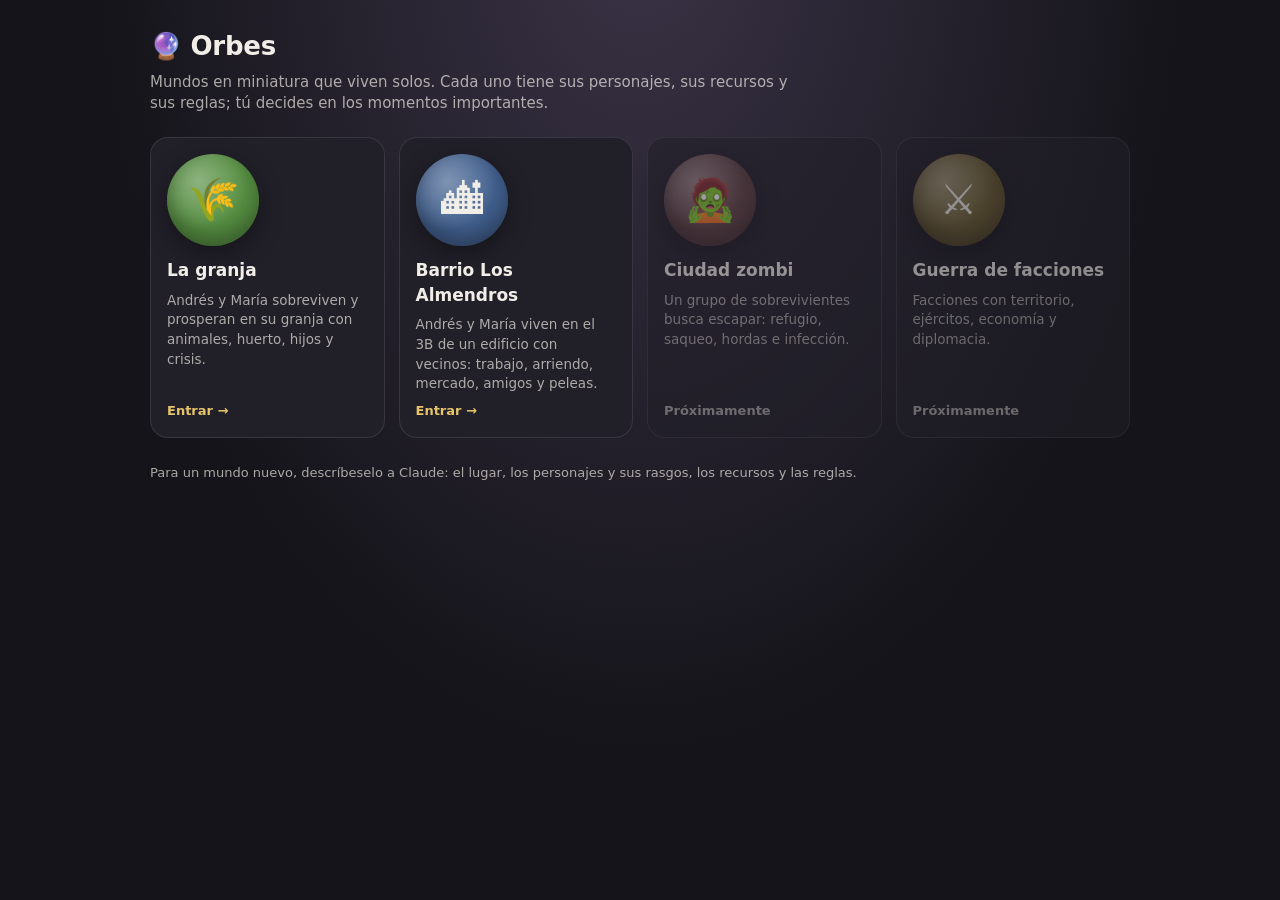
==== mundos/index.html @ b1cfd589 "Orbes: motor genérico de mundos (fichas) y primer mundo, Barrio Los Almendros (Andrés y María en un " ====
<!doctype html>
<html lang="es">
<head>
<meta charset="utf-8">
<meta name="viewport" content="width=device-width, initial-scale=1, viewport-fit=cover">
<meta name="theme-color" content="#1b1a17">
<title>Orbes</title>
<style>
  :root { --fondo: #15141a; --tarjeta: #211f28; --borde: rgba(255,255,255,.1); --texto: #f1eee8; --suave: rgba(241,238,232,.68); --oro: #e7c46a; }
  * { box-sizing: border-box; margin: 0; padding: 0; }
  body { min-height: 100vh; background: radial-gradient(ellipse at 50% -10%, #3a3346 0%, var(--fondo) 60%); color: var(--texto); font: 15px/1.45 "Inter", system-ui, -apple-system, Segoe UI, sans-serif; padding: 28px 16px 40px; }
  header { max-width: 980px; margin: 0 auto 22px; } h1 { font-size: 26px; letter-spacing: -.01em; } header p { color: var(--suave); margin-top: 6px; max-width: 640px; }
  .orbes { max-width: 980px; margin: 0 auto; display: grid; grid-template-columns: repeat(auto-fill, minmax(230px, 1fr)); gap: 14px; }
  .orbe { background: var(--tarjeta); border: 1px solid var(--borde); border-radius: 18px; padding: 16px; display: flex; flex-direction: column; gap: 8px; text-decoration: none; color: inherit; transition: transform .15s, border-color .15s; }
  a.orbe:hover { transform: translateY(-2px); border-color: rgba(231,196,106,.5); }
  .bola { width: 92px; height: 92px; border-radius: 50%; display: grid; place-items: center; font-size: 42px; background: radial-gradient(circle at 35% 30%, rgba(255,255,255,.35), rgba(255,255,255,.04) 55%), var(--c, #3a6a4a); box-shadow: inset 0 -10px 20px rgba(0,0,0,.35), 0 8px 24px rgba(0,0,0,.35); margin-bottom: 4px; }
  .orbe h2 { font-size: 17px; } .orbe p { color: var(--suave); font-size: 13.5px; flex: 1; } .orbe .ir { color: var(--oro); font-weight: 700; font-size: 13px; }
  .orbe.pronto { opacity: .55; } .orbe.pronto .ir { color: var(--suave); }
  footer { max-width: 980px; margin: 26px auto 0; color: var(--suave); font-size: 13px; }
</style>
</head>
<body>
<header>
  <h1>🔮 Orbes</h1>
  <p>Mundos en miniatura que viven solos. Cada uno tiene sus personajes, sus recursos y sus reglas; tú decides en los momentos importantes.</p>
</header>
<main class="orbes">
  <a class="orbe" href="../index.html" style="--c:#4f8a3a"><div class="bola">🌾</div><h2>La granja</h2><p>Andrés y María sobreviven y prosperan en su granja con animales, huerto, hijos y crisis.</p><span class="ir">Entrar →</span></a>
  <a class="orbe" href="orbe.html?m=ciudad" style="--c:#3a5a8a"><div class="bola">🏙</div><h2>Barrio Los Almendros</h2><p>Andrés y María viven en el 3B de un edificio con vecinos: trabajo, arriendo, mercado, amigos y peleas.</p><span class="ir">Entrar →</span></a>
  <div class="orbe pronto" style="--c:#5a3a3a"><div class="bola">🧟</div><h2>Ciudad zombi</h2><p>Un grupo de sobrevivientes busca escapar: refugio, saqueo, hordas e infección.</p><span class="ir">Próximamente</span></div>
  <div class="orbe pronto" style="--c:#6a5a2a"><div class="bola">⚔️</div><h2>Guerra de facciones</h2><p>Facciones con territorio, ejércitos, economía y diplomacia.</p><span class="ir">Próximamente</span></div>
</main>
<footer>Para un mundo nuevo, descríbeselo a Claude: el lugar, los personajes y sus rasgos, los recursos y las reglas.</footer>
</body>
</html>
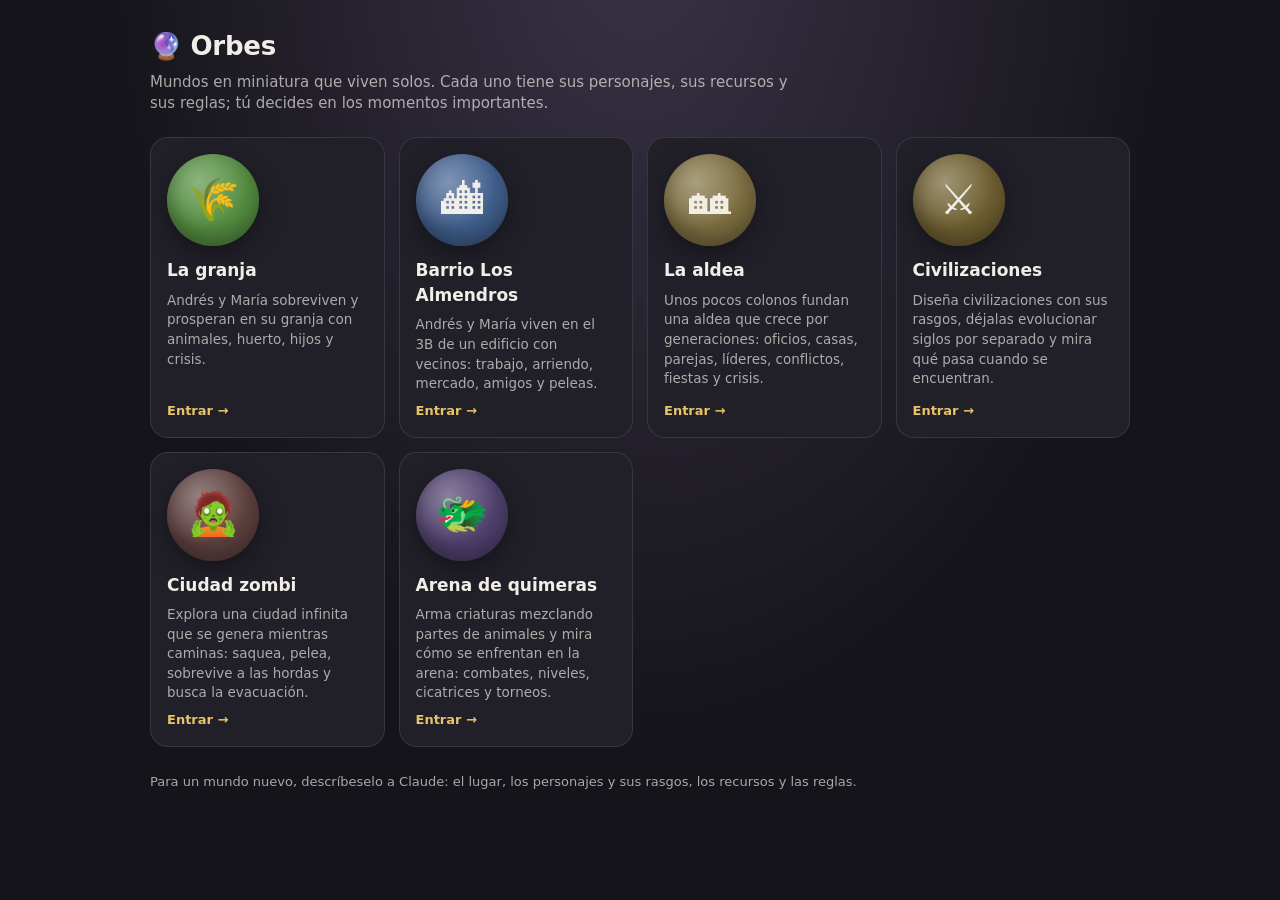
==== commit 6c9a69b7: "Orbes: base común (orbe3d, ui, azar) y cuatro mundos nuevos: aldea, civilizaciones, ciudad zombi y a" ====
--- a/mundos/index.html
+++ b/mundos/index.html
@@ -27,8 +27,10 @@
 <main class="orbes">
   <a class="orbe" href="../index.html" style="--c:#4f8a3a"><div class="bola">🌾</div><h2>La granja</h2><p>Andrés y María sobreviven y prosperan en su granja con animales, huerto, hijos y crisis.</p><span class="ir">Entrar →</span></a>
   <a class="orbe" href="orbe.html?m=ciudad" style="--c:#3a5a8a"><div class="bola">🏙</div><h2>Barrio Los Almendros</h2><p>Andrés y María viven en el 3B de un edificio con vecinos: trabajo, arriendo, mercado, amigos y peleas.</p><span class="ir">Entrar →</span></a>
-  <div class="orbe pronto" style="--c:#5a3a3a"><div class="bola">🧟</div><h2>Ciudad zombi</h2><p>Un grupo de sobrevivientes busca escapar: refugio, saqueo, hordas e infección.</p><span class="ir">Próximamente</span></div>
-  <div class="orbe pronto" style="--c:#6a5a2a"><div class="bola">⚔️</div><h2>Guerra de facciones</h2><p>Facciones con territorio, ejércitos, economía y diplomacia.</p><span class="ir">Próximamente</span></div>
+  <a class="orbe" href="aldea.html" style="--c:#7a6a3a"><div class="bola">🏘</div><h2>La aldea</h2><p>Unos pocos colonos fundan una aldea que crece por generaciones: oficios, casas, parejas, líderes, conflictos, fiestas y crisis.</p><span class="ir">Entrar →</span></a>
+  <a class="orbe" href="civilizaciones.html" style="--c:#6a5a2a"><div class="bola">⚔️</div><h2>Civilizaciones</h2><p>Diseña civilizaciones con sus rasgos, déjalas evolucionar siglos por separado y mira qué pasa cuando se encuentran.</p><span class="ir">Entrar →</span></a>
+  <a class="orbe" href="zombi.html" style="--c:#5a3a3a"><div class="bola">🧟</div><h2>Ciudad zombi</h2><p>Explora una ciudad infinita que se genera mientras caminas: saquea, pelea, sobrevive a las hordas y busca la evacuación.</p><span class="ir">Entrar →</span></a>
+  <a class="orbe" href="quimeras.html" style="--c:#4a3a6a"><div class="bola">🐲</div><h2>Arena de quimeras</h2><p>Arma criaturas mezclando partes de animales y mira cómo se enfrentan en la arena: combates, niveles, cicatrices y torneos.</p><span class="ir">Entrar →</span></a>
 </main>
 <footer>Para un mundo nuevo, descríbeselo a Claude: el lugar, los personajes y sus rasgos, los recursos y las reglas.</footer>
 </body>
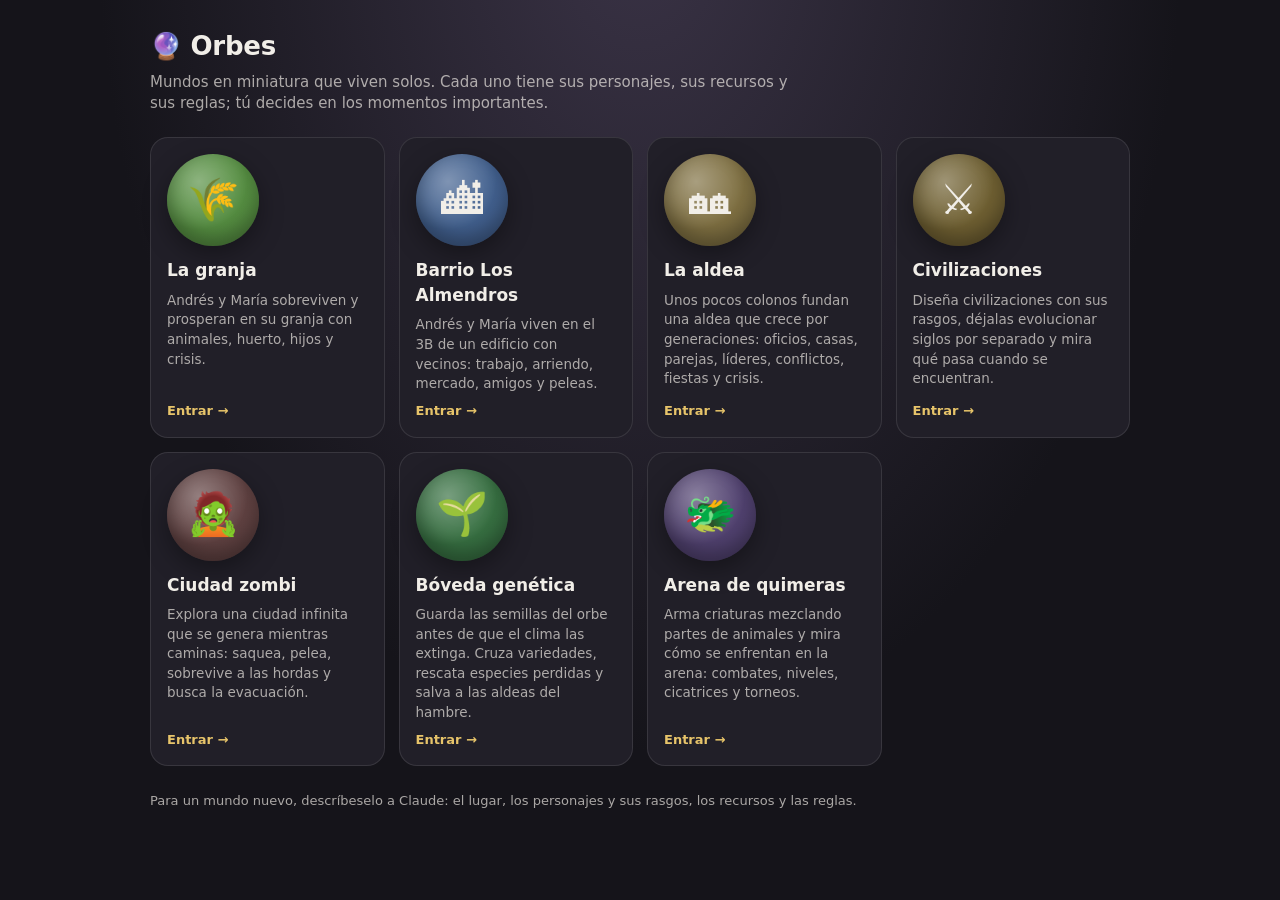
==== commit 328b9de6: "Orbes: Bóveda genética (banco de semillas) - Plantas con genes (frío, calor, sequía, humedad, plagas" ====
--- a/mundos/index.html
+++ b/mundos/index.html
@@ -30,6 +30,7 @@
   <a class="orbe" href="aldea.html" style="--c:#7a6a3a"><div class="bola">🏘</div><h2>La aldea</h2><p>Unos pocos colonos fundan una aldea que crece por generaciones: oficios, casas, parejas, líderes, conflictos, fiestas y crisis.</p><span class="ir">Entrar →</span></a>
   <a class="orbe" href="civilizaciones.html" style="--c:#6a5a2a"><div class="bola">⚔️</div><h2>Civilizaciones</h2><p>Diseña civilizaciones con sus rasgos, déjalas evolucionar siglos por separado y mira qué pasa cuando se encuentran.</p><span class="ir">Entrar →</span></a>
   <a class="orbe" href="zombi.html" style="--c:#5a3a3a"><div class="bola">🧟</div><h2>Ciudad zombi</h2><p>Explora una ciudad infinita que se genera mientras caminas: saquea, pelea, sobrevive a las hordas y busca la evacuación.</p><span class="ir">Entrar →</span></a>
+  <a class="orbe" href="boveda.html" style="--c:#2f6a3a"><div class="bola">🌱</div><h2>Bóveda genética</h2><p>Guarda las semillas del orbe antes de que el clima las extinga. Cruza variedades, rescata especies perdidas y salva a las aldeas del hambre.</p><span class="ir">Entrar →</span></a>
   <a class="orbe" href="quimeras.html" style="--c:#4a3a6a"><div class="bola">🐲</div><h2>Arena de quimeras</h2><p>Arma criaturas mezclando partes de animales y mira cómo se enfrentan en la arena: combates, niveles, cicatrices y torneos.</p><span class="ir">Entrar →</span></a>
 </main>
 <footer>Para un mundo nuevo, descríbeselo a Claude: el lugar, los personajes y sus rasgos, los recursos y las reglas.</footer>
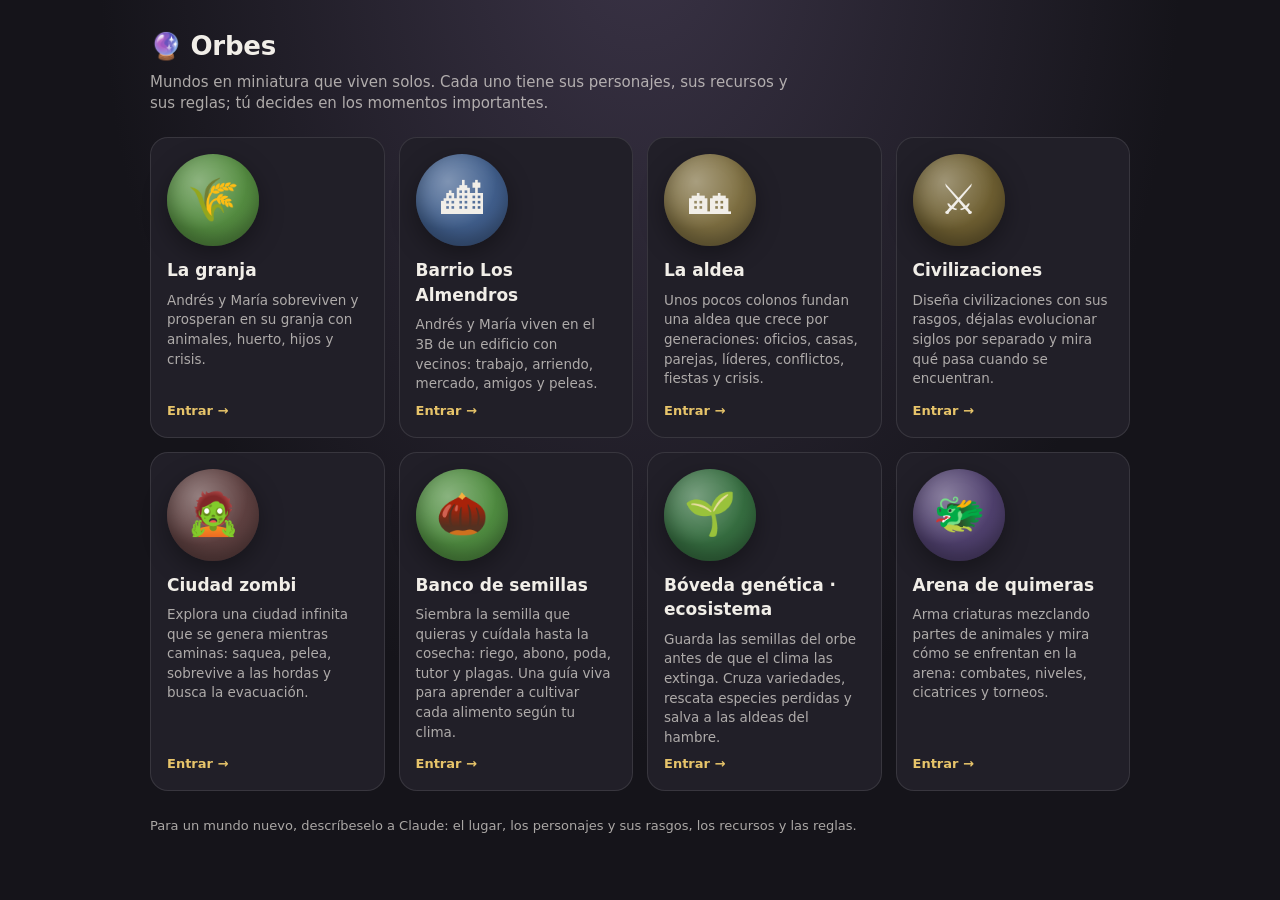
==== commit 0207d2a4: "Orbes: Banco de semillas, guía viva de cultivo - 24 cultivos con datos de Colombia por piso térmico:" ====
--- a/mundos/index.html
+++ b/mundos/index.html
@@ -30,7 +30,8 @@
   <a class="orbe" href="aldea.html" style="--c:#7a6a3a"><div class="bola">🏘</div><h2>La aldea</h2><p>Unos pocos colonos fundan una aldea que crece por generaciones: oficios, casas, parejas, líderes, conflictos, fiestas y crisis.</p><span class="ir">Entrar →</span></a>
   <a class="orbe" href="civilizaciones.html" style="--c:#6a5a2a"><div class="bola">⚔️</div><h2>Civilizaciones</h2><p>Diseña civilizaciones con sus rasgos, déjalas evolucionar siglos por separado y mira qué pasa cuando se encuentran.</p><span class="ir">Entrar →</span></a>
   <a class="orbe" href="zombi.html" style="--c:#5a3a3a"><div class="bola">🧟</div><h2>Ciudad zombi</h2><p>Explora una ciudad infinita que se genera mientras caminas: saquea, pelea, sobrevive a las hordas y busca la evacuación.</p><span class="ir">Entrar →</span></a>
-  <a class="orbe" href="boveda.html" style="--c:#2f6a3a"><div class="bola">🌱</div><h2>Bóveda genética</h2><p>Guarda las semillas del orbe antes de que el clima las extinga. Cruza variedades, rescata especies perdidas y salva a las aldeas del hambre.</p><span class="ir">Entrar →</span></a>
+  <a class="orbe" href="huerto.html" style="--c:#4a8a3a"><div class="bola">🌰</div><h2>Banco de semillas</h2><p>Siembra la semilla que quieras y cuídala hasta la cosecha: riego, abono, poda, tutor y plagas. Una guía viva para aprender a cultivar cada alimento según tu clima.</p><span class="ir">Entrar →</span></a>
+  <a class="orbe" href="boveda.html" style="--c:#2f6a3a"><div class="bola">🌱</div><h2>Bóveda genética · ecosistema</h2><p>Guarda las semillas del orbe antes de que el clima las extinga. Cruza variedades, rescata especies perdidas y salva a las aldeas del hambre.</p><span class="ir">Entrar →</span></a>
   <a class="orbe" href="quimeras.html" style="--c:#4a3a6a"><div class="bola">🐲</div><h2>Arena de quimeras</h2><p>Arma criaturas mezclando partes de animales y mira cómo se enfrentan en la arena: combates, niveles, cicatrices y torneos.</p><span class="ir">Entrar →</span></a>
 </main>
 <footer>Para un mundo nuevo, descríbeselo a Claude: el lugar, los personajes y sus rasgos, los recursos y las reglas.</footer>
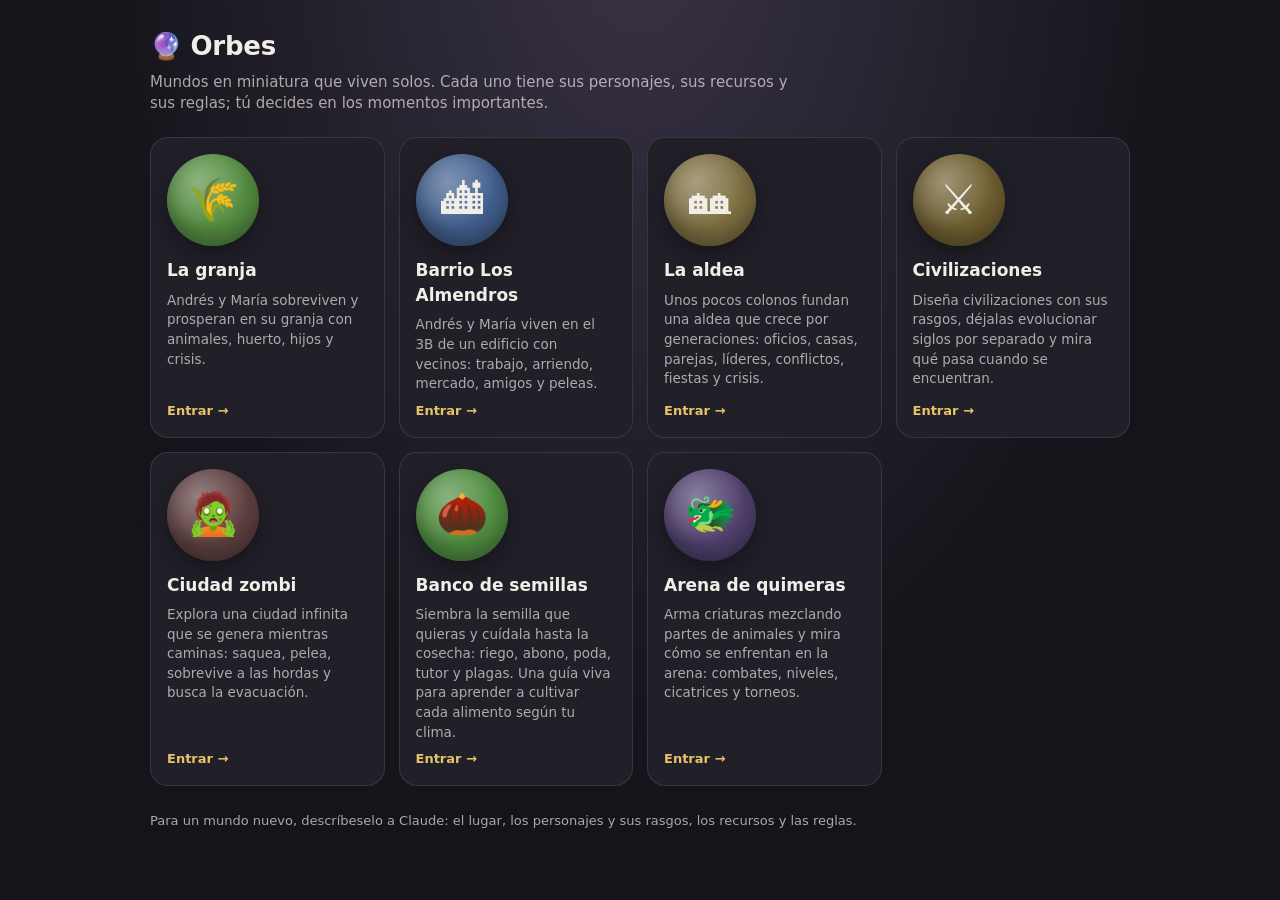
==== commit 6b09588a: "Orbes: se quita la Bóveda genética (ecosistema) Co-Authored-By: Claude Opus 5.5 <noreply@anthropic.c" ====
--- a/mundos/index.html
+++ b/mundos/index.html
@@ -31,7 +31,6 @@
   <a class="orbe" href="civilizaciones.html" style="--c:#6a5a2a"><div class="bola">⚔️</div><h2>Civilizaciones</h2><p>Diseña civilizaciones con sus rasgos, déjalas evolucionar siglos por separado y mira qué pasa cuando se encuentran.</p><span class="ir">Entrar →</span></a>
   <a class="orbe" href="zombi.html" style="--c:#5a3a3a"><div class="bola">🧟</div><h2>Ciudad zombi</h2><p>Explora una ciudad infinita que se genera mientras caminas: saquea, pelea, sobrevive a las hordas y busca la evacuación.</p><span class="ir">Entrar →</span></a>
   <a class="orbe" href="huerto.html" style="--c:#4a8a3a"><div class="bola">🌰</div><h2>Banco de semillas</h2><p>Siembra la semilla que quieras y cuídala hasta la cosecha: riego, abono, poda, tutor y plagas. Una guía viva para aprender a cultivar cada alimento según tu clima.</p><span class="ir">Entrar →</span></a>
-  <a class="orbe" href="boveda.html" style="--c:#2f6a3a"><div class="bola">🌱</div><h2>Bóveda genética · ecosistema</h2><p>Guarda las semillas del orbe antes de que el clima las extinga. Cruza variedades, rescata especies perdidas y salva a las aldeas del hambre.</p><span class="ir">Entrar →</span></a>
   <a class="orbe" href="quimeras.html" style="--c:#4a3a6a"><div class="bola">🐲</div><h2>Arena de quimeras</h2><p>Arma criaturas mezclando partes de animales y mira cómo se enfrentan en la arena: combates, niveles, cicatrices y torneos.</p><span class="ir">Entrar →</span></a>
 </main>
 <footer>Para un mundo nuevo, descríbeselo a Claude: el lugar, los personajes y sus rasgos, los recursos y las reglas.</footer>
